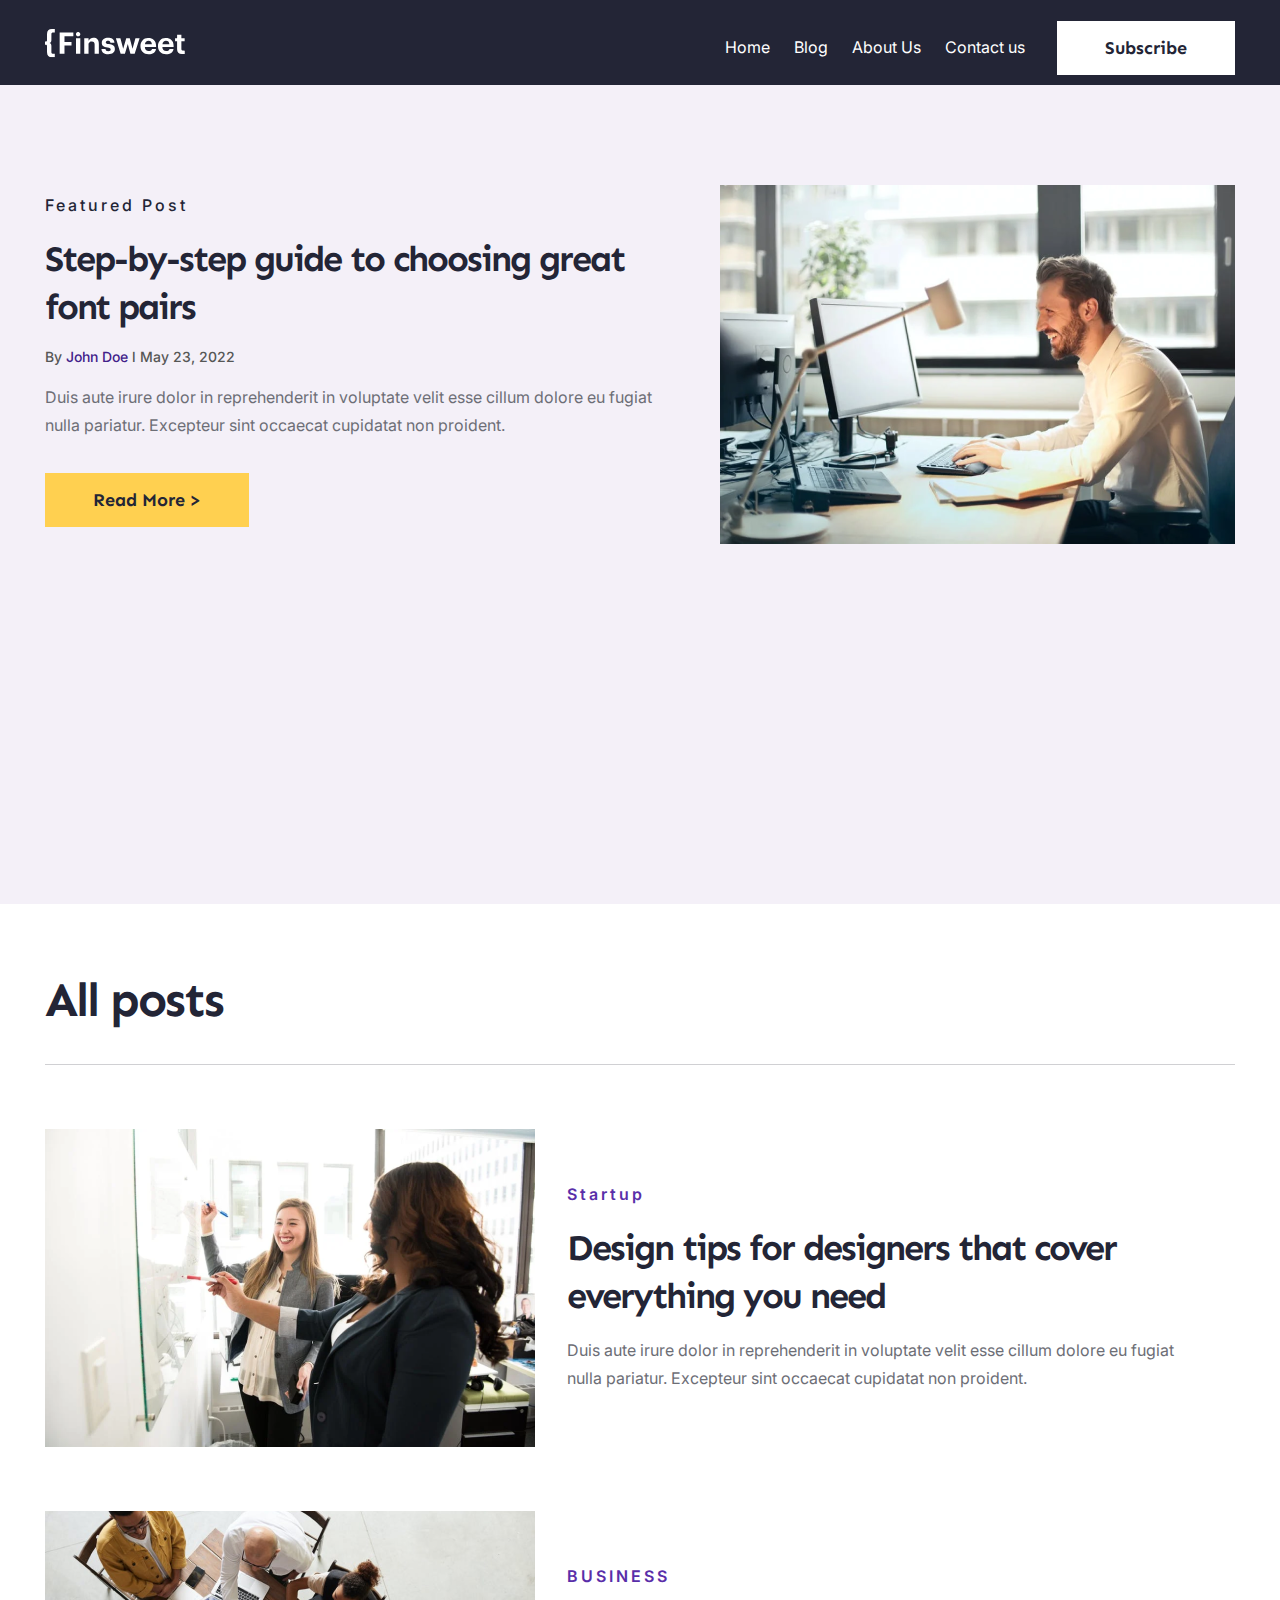
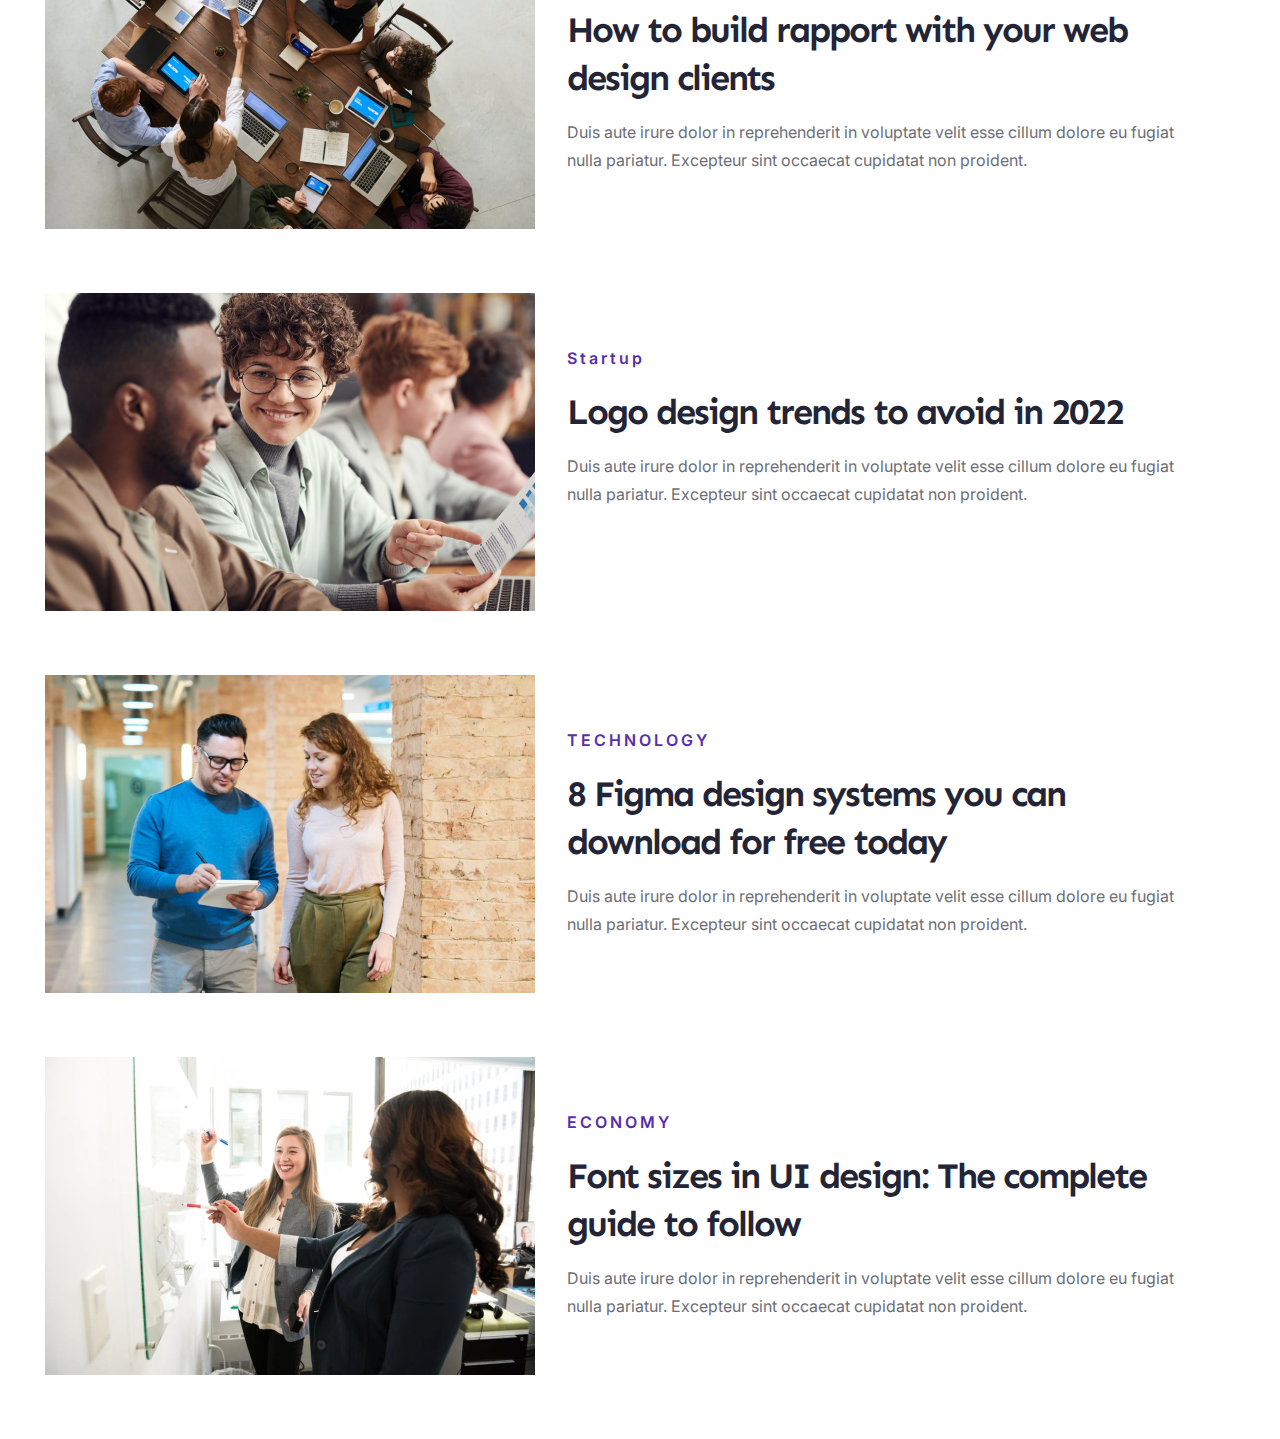
==== blog.html @ ea4bb923 "Добавления еще одного html документа с называнием blog также добавления стилей к этой html странице " ====
<!DOCTYPE html>
<html lang="en">
<head>
    <meta charset="UTF-8">
    <meta name="viewport" content="width=device-width, initial-scale=1.0">
    <link rel="stylesheet" href="blog.css">
    <link rel="preconnect" href="https://fonts.googleapis.com">
    <link rel="preconnect" href="https://fonts.gstatic.com" crossorigin>
    <link href="https://fonts.googleapis.com/css2?family=Inter:wght@100..900&display=swap" rel="stylesheet">
    <link rel="preconnect" href="https://fonts.googleapis.com">
    <link rel="preconnect" href="https://fonts.gstatic.com" crossorigin>
    <link href="https://fonts.googleapis.com/css2?family=Sen:wght@400..800&display=swap" rel="stylesheet">
    <title>Blog</title>
</head>
<body>
    <header class="header">
        <div class="container">
            <nav class="nav">
                <img src="icons/Logo (1).svg" alt="Logo" class="logo">
                <div class="menu_wrap">
                    <ul class="menu">
                        <li class="menu_items"><a href="/index.html" class="menu_link">Home</a></li>
                        <li class="menu_items"><a href="#" class="menu_link">Blog</a></li>
                        <li class="menu_items"><a href="#" class="menu_link">About Us</a></li>
                        <li class="menu_items"><a href="#" class="menu_link">Contact us</a></li>
                    </ul>
                    <div class="header_btn">
                        <a href="#" class="header_btn_link">Subscribe</a>
                    </div>
                </div>
            </nav>
        </div>
    </header>
    <main class="main">
        <Section class="Section1">
            <div class="container">
                <div class="Section1_wrap">
                    <div class="Section1_content">
                        <p class="Section1_top-text">Featured Post</p>
                        <h2 class="Section1_title">Step-by-step guide to choosing great font pairs</h2>
                        <p class="Section1_data-text">By <span class="Section1_data-text-color">John Doe</span>   l   May 23, 2022 </p>
                        <p class="Section1_paragraph">Duis aute irure dolor in reprehenderit in voluptate velit esse 
                            cillum dolore eu fugiat nulla pariatur. Excepteur sint occaecat cupidatat non proident.</p>
                        <div class="Section1_btn">
                            <a href="#" class="Section1_btn_link">Read More ></a>
                        </div>
                    </div>
                    <img src="img/Section1_img.png" alt="human" class="Section1_img">
                </div>
            </div>
        </Section>
        <Section class="Section2">
            <div class="container">
                <div class="Section2_wrap">
                    <div class="Section2_title_container">
                        <h3 class="Section2_title">All posts</h3>
                        <div class="Section2_strip"></div>
                    </div>
                    <div class="Section2_Cards">
                        <div class="Section2_card">
                            <img src="img/blog_section2_img1.png" alt="Girl" class="Section2_Card_img">
                            <div class="Section2_Card_content">
                                <p class="Section2_Card_top-text">Startup</p>
                                <h3 class="Section2_Card_title">Design tips for designers that cover everything you need</h3>
                                <p class="Section2_Card_subtitle">Duis aute irure dolor in reprehenderit in voluptate velit esse 
                                    cillum dolore eu fugiat nulla pariatur. Excepteur sint occaecat cupidatat non proident.</p>
                            </div>
                        </div>
                        <div class="Section2_card">
                            <img src="img/blog_section2Card_img2.png" alt="Colleagues" class="Section2_Card_img">
                            <div class="Section2_Card_content">
                                <p class="Section2_Card_top-text">BUSINESS</p>
                                <h3 class="Section2_Card_title">How to build rapport with your web design clients</h3>
                                <p class="Section2_Card_subtitle">Duis aute irure dolor in reprehenderit in voluptate velit 
                                    esse cillum dolore eu fugiat nulla pariatur. Excepteur sint occaecat cupidatat non proident.</p>
                            </div>
                        </div>
                        <div class="Section2_card">
                            <img src="img/blog_Section2_img3.png" alt="Humans" class="Section2_Card_img">
                            <div class="Section2_Card_content">
                                <p class="Section2_Card_top-text">Startup</p>
                                <h3 class="Section2_Card_title">Logo design trends to avoid in 2022</h3>
                                <p class="Section2_Card_subtitle">Duis aute irure dolor in reprehenderit in voluptate velit esse 
                                    cillum dolore eu fugiat nulla pariatur. Excepteur sint occaecat cupidatat non proident.</p>
                            </div>
                        </div>
                        <div class="Section2_card">
                            <img src="img/blog_Section2_img4.png" alt="Colleagues" class="Section2_Card_img">
                            <div class="Section2_Card_content">
                                <p class="Section2_Card_top-text">TECHNOLOGY</p>
                                <h3 class="Section2_Card_title">8 Figma design systems you can download for free today</h3>
                                <p class="Section2_Card_subtitle">Duis aute irure dolor in reprehenderit in voluptate velit esse 
                                    cillum dolore eu fugiat nulla pariatur. Excepteur sint occaecat cupidatat non proident.</p>
                            </div>
                        </div>
                        <div class="Section2_card">
                            <img src="img/blog_section2_img1.png" alt="Girl" class="Section2_Card_img">
                            <div class="Section2_Card_content">
                                <p class="Section2_Card_top-text">ECONOMY</p>
                                <h3 class="Section2_Card_title">Font sizes in UI design: The complete guide to follow</h3>
                                <p class="Section2_Card_subtitle">Duis aute irure dolor in reprehenderit in voluptate velit esse 
                                    cillum dolore eu fugiat nulla pariatur. Excepteur sint occaecat cupidatat non proident.</p>
                            </div>
                        </div>
                    </div>
                </div>
            </div>
        </Section>
    </main>
</body>
</html>
---- blog.css ----
*,
*::before,
*::after{
    margin: 0;
    padding: 0;
    box-sizing: border-box;
}

h1, h2, h3, h4, h5, h6{
    margin: 0;
    padding: 0;
}

body{
    color: #232536;
    font-size: 28px;
    font-weight: 700;
    font-family: Inter;
}

.header{
    height: 85px;
    background-color: #232536;
}

.container{
    max-width: 93%;
    margin: 0 auto;
    width: 100%;
}


.nav{
    display: flex;
    justify-content: space-between;
    align-items: center;
    padding: 26px 0 0 0;
}

.menu_wrap{
    display: flex;
    align-items: center;
}

.menu{
    display: flex;
    gap: 24px;
    margin: 0 32px 0 0;
    align-items: center;
}


.menu_items{
    list-style: none;
}

.menu_link{
    font-family: Inter;
    font-size: 16px;
    font-weight: 400;
    line-height: 28px;
    color: #ffffff;
    text-decoration: none;
}

.header_btn_link{
    font-family: Sen;
    font-weight: 700;
    font-size: 18px;
    line-height: 24px;
    color: #232536;
    padding: 16px 48px;
    background-color: #ffffff;
    text-decoration: none;
}


/*---------------Section1------------*/

.Section1{
    min-height: calc(100vh - 81px);
    background-color: #F4F0F8;
}


.Section1_wrap{
    padding: 100px 0 0 0;
    display: flex;
    justify-content: space-between;
}

.Section1_content{
    padding: 10px 0 0 0;
}



.Section1_top-text{
    font-family: Inter;
    font-weight: 500;
    font-size: 16px;
    line-height: 20px;
    letter-spacing: 3px;
    color: #232536;
    padding: 0 0 20px 0;
}

.Section1_title{
    font-family: Sen;
    font-weight: 700;
    font-size: 36px;
    line-height: 48px;
    letter-spacing: -2px;
    color: #232536;
    padding: 0 0 16px 0;
    max-width: 624px;
}

.Section1_data-text{
    font-family: Inter;
    font-weight: 500;
    font-size: 14px;
    line-height: 20px;
    color: #565756;
    padding: 0 0 16px 0;
}

.Section1_data-text-color{
    color: #42218a;
}

.Section1_paragraph{
    font-family: Inter;
    font-weight: 400;
    font-size: 16px;
    line-height: 28px;
    color: #6D6E76;
    padding: 0 0 32px 0;
    max-width: 624px;
}

.Section1_btn_link{
    font-family: Sen;
    font-weight: 700;
    font-size: 18px;
    line-height: 24px;
    color: #232536;
    padding: 16px 48px;
    background-color: #FFD050;
    text-decoration: none;
}

.Section1_btn{
    padding: 8px 0 0 0;
}




/*---------------Section2--------------------*/

.Section2{
    padding: 64px 0 0 0;
}




.Section2_title{
    font-family: Sen;
    font-weight: 700;
    font-size: 48px;
    line-height: 64px;
    letter-spacing: -2px;
    color: #232536;
    padding: 0 0 32px 0;
}

.Section2_strip{
    height: 1px;
    width: 100%;
    background-color: #6D6E76;
    opacity: 32%;
}

.Section2_title_container{
    padding: 0 0 64px 0;
}

.Section2_Cards{
    max-width: 1147px;
}

.Section2_card{
    display: flex;
    gap: 32px;
    padding: 0 0 64px 0;

}

.Section2_Card_content{
    padding: 55px 0 0 0;
}


.Section2_Card_top-text{
    font-family: Inter;
    font-weight: 600;
    font-size: 16px;
    line-height: 20px;
    letter-spacing: 3px;
    color: #592EA9;
    padding: 0 0 20px 0;
}

.Section2_Card_title{
    font-family: Sen;
    font-weight: 700;
    font-size: 36px;
    line-height: 48px;
    letter-spacing: -2px;
    color: #232536;
    padding: 0 0 16px 0;
    max-width: 602.89px;
}


.Section2_Card_subtitle{
    font-family: Inter;
    font-weight: 400;
    font-size: 16px;
    line-height: 28px;
    color: #6D6E76;
    max-width: 624px;
}
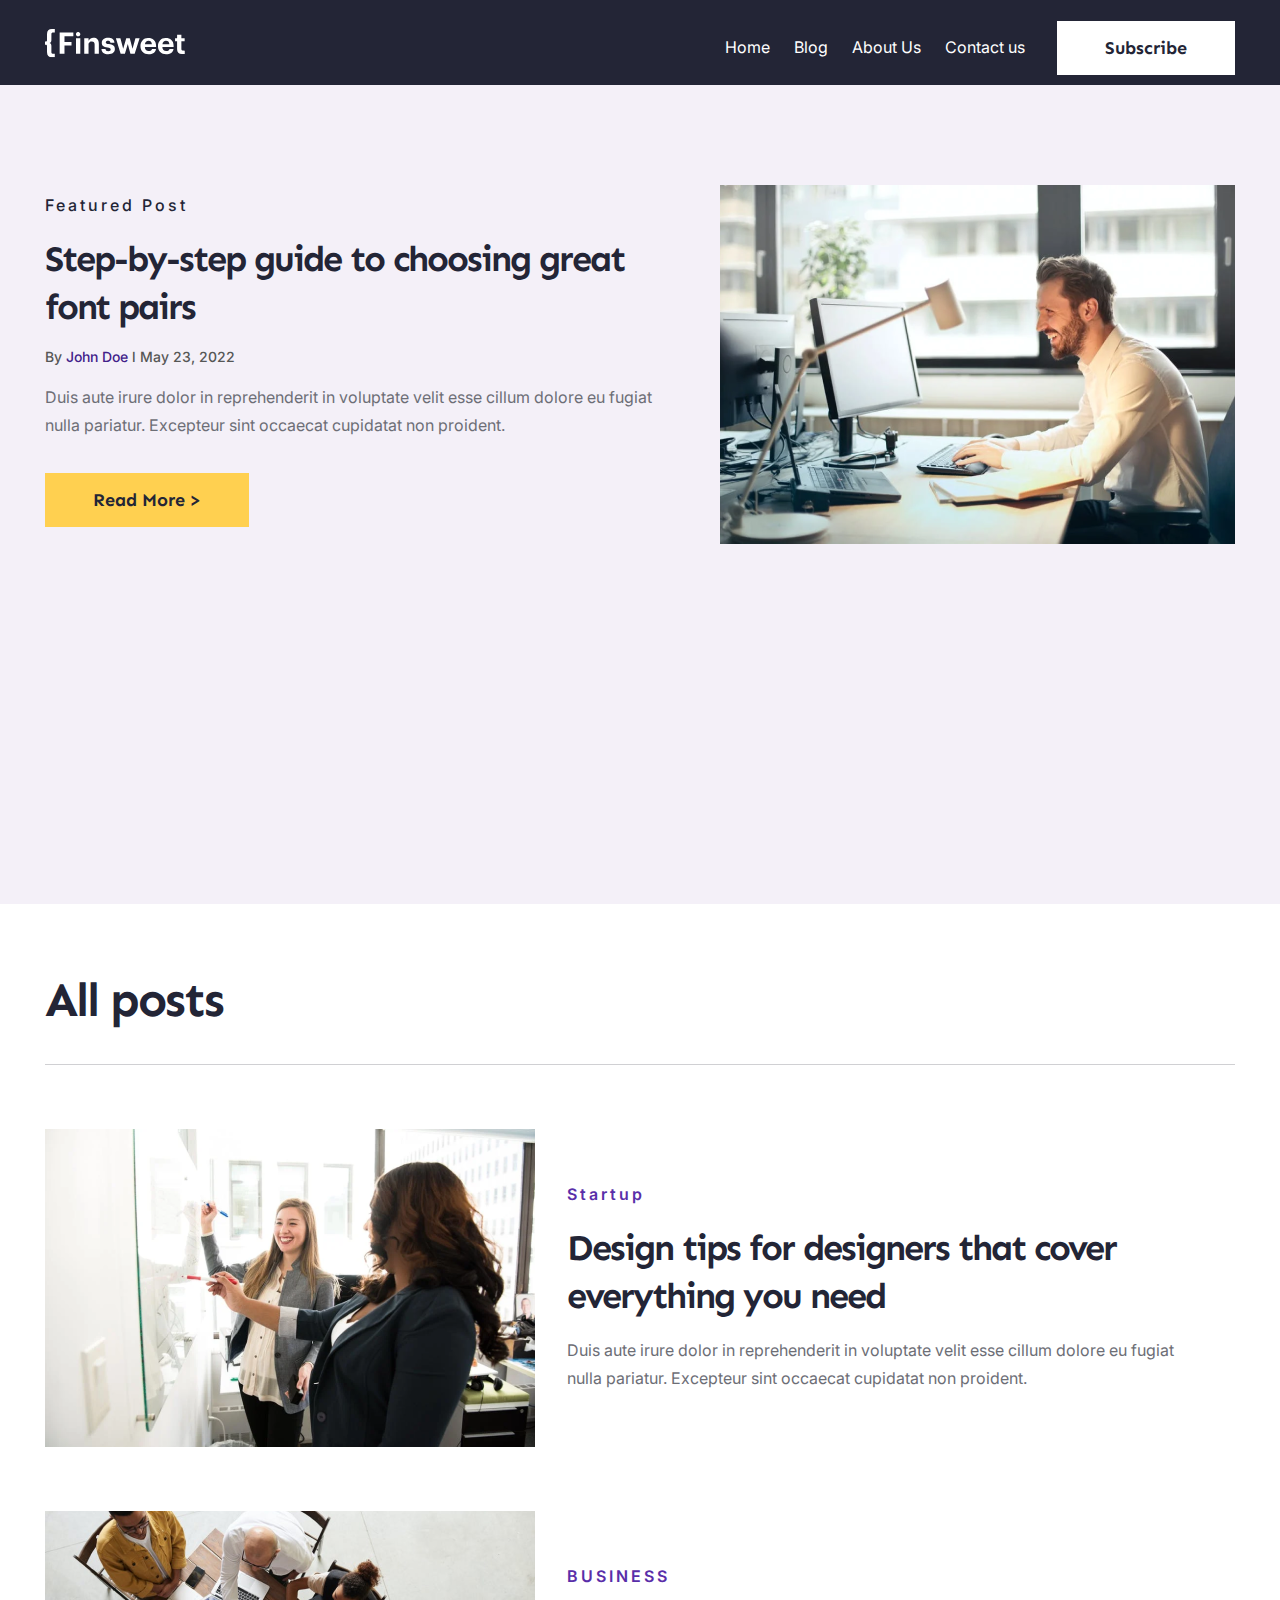
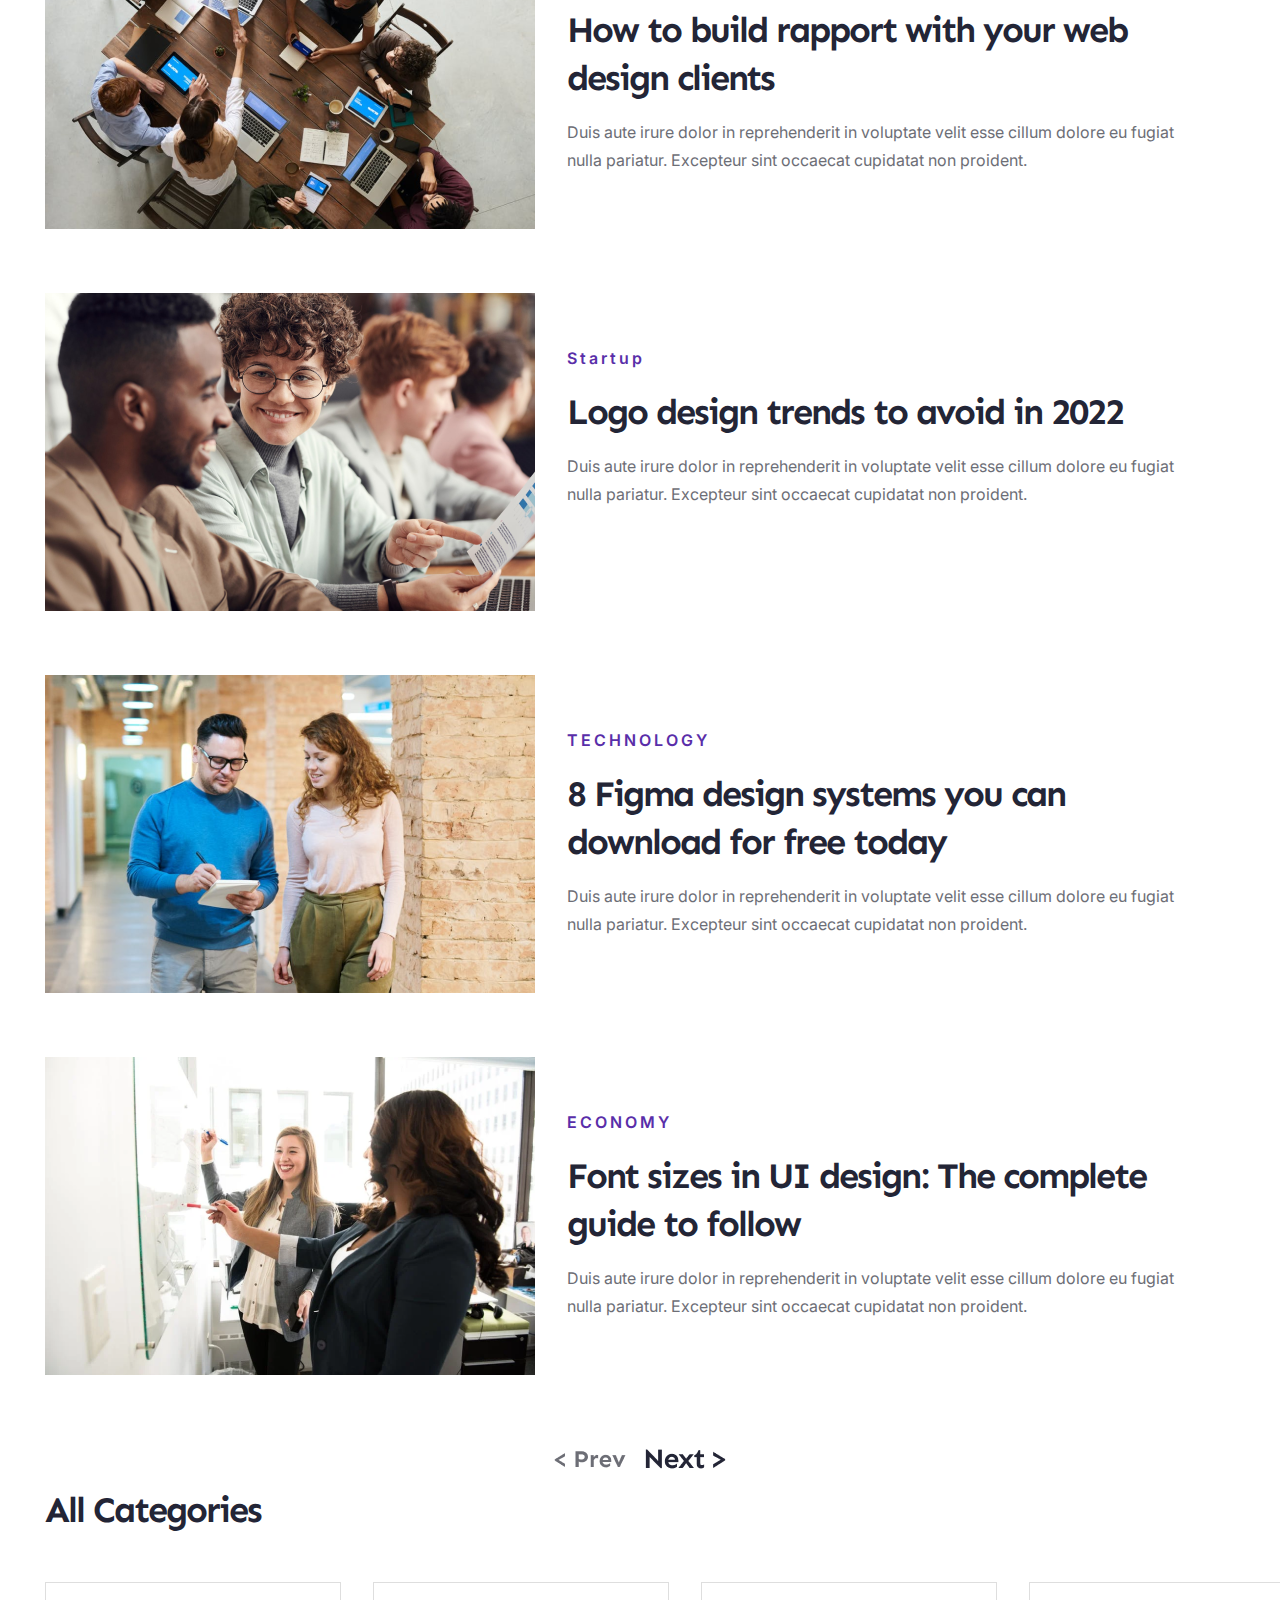
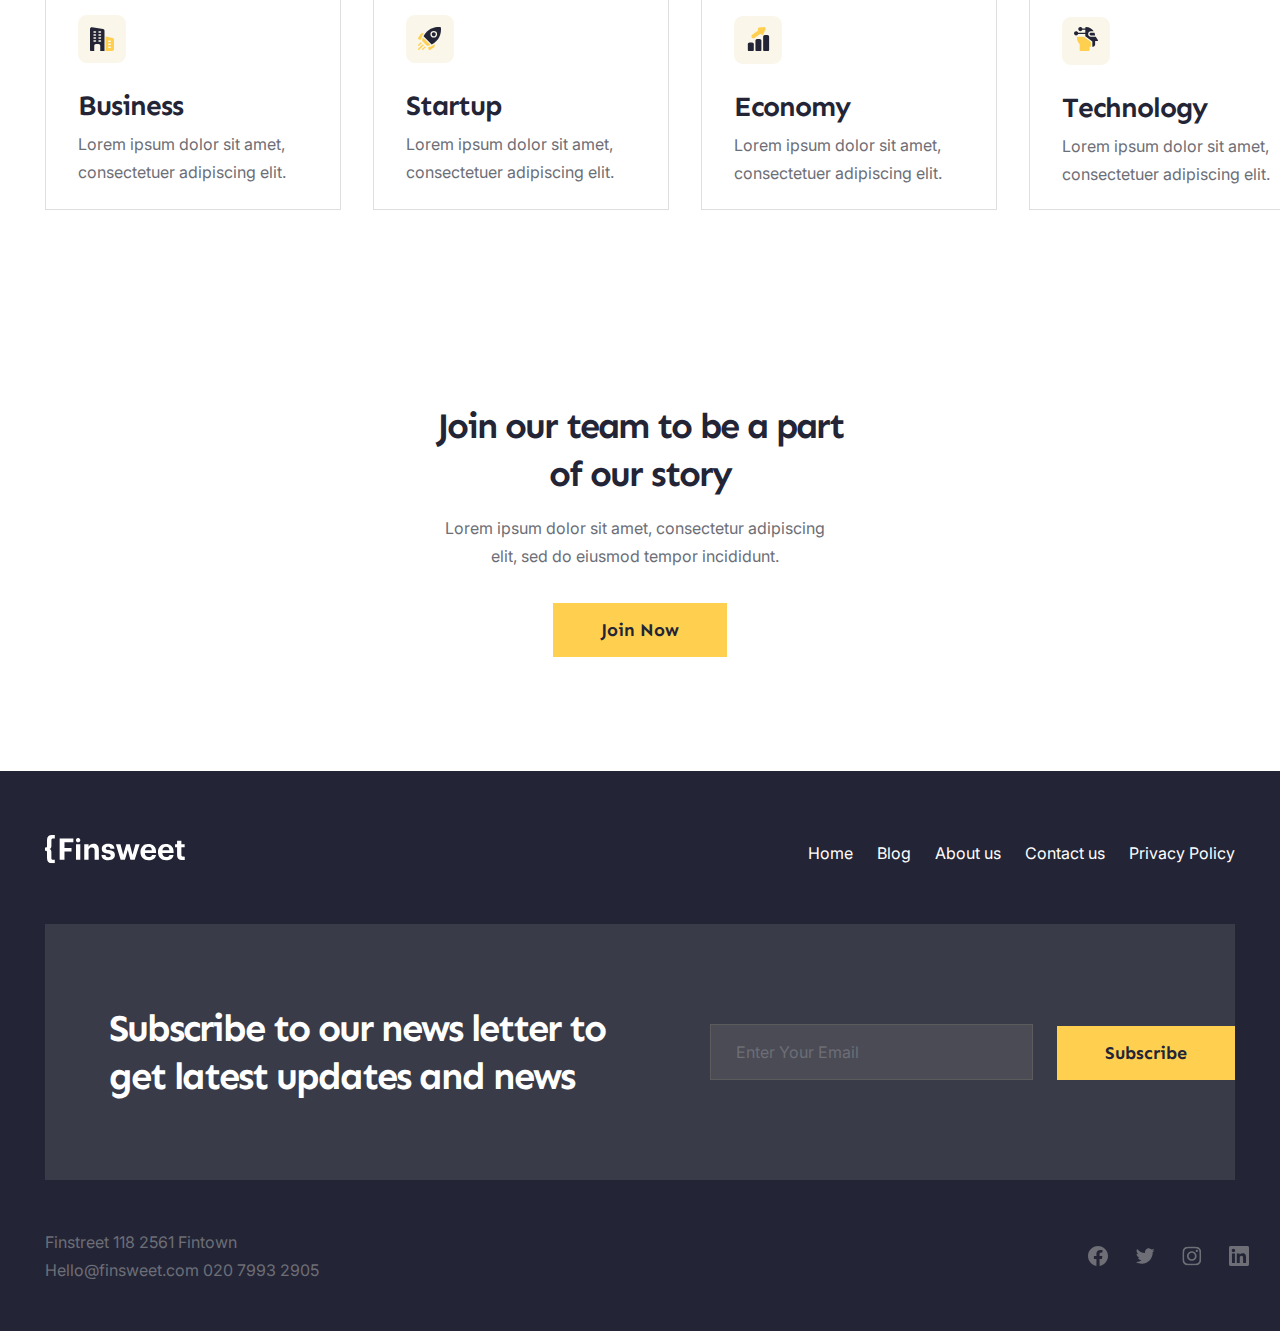
==== commit f3aa0f08: "завершение второй страницы blog" ====
--- a/blog.html
+++ b/blog.html
@@ -103,9 +103,116 @@
                             </div>
                         </div>
                     </div>
-                </div>
-            </div>
-        </Section>
+                    <div class="Section2_btn-back_next">
+                        <a href="#" class="Section2_Prev_link"><img src="img/prev.png" alt="prev" class="Section2_Prev_img"></a>
+                        <a href="#" class="Section2_next_link"><img src="img/next.png" alt="next" class="Section2_next_img"></a>
+                    </div>
+                </div>
+            </div>
+        </Section>
+        <Section class="Section3">
+            <div class="container">
+                <div class="Section3_wrap">
+                    <div class="Section3_title_container">
+                        <h3 class="Section3_title">All Categories</h3>
+                    </div>
+                    <div class="Section3_cards">
+                        <div class="Section3_card1">
+                            <div class="Section3_card1_wrap">
+                                <img src="icons/Section4_icon1.svg" alt="Icon" class="Section3_card1_icon">
+                                <h3 class="Section3_card1_title">Business</h3>
+                                <p class="Section3_card1_subtitle">Lorem ipsum dolor sit amet, consectetuer adipiscing
+                                    elit.</p>
+                            </div>
+                        </div>
+                        <div class="Section3_card2">
+                            <div class="Section3_card1_wrap">
+                                <img src="icons/Section4_icon2.svg" alt="Icon" class="Section3_card1_icon">
+                                <h3 class="Section3_card1_title">Startup</h3>
+                                <p class="Section3_card1_subtitle">Lorem ipsum dolor sit amet, consectetuer adipiscing
+                                    elit.</p>
+                            </div>
+                        </div>
+                        <div class="Section3_card3">
+                            <div class="Section3_card1_wrap">
+                                <img src="icons/Section4_icon3.svg" alt="Icon" class="Section3_card1_icon">
+                                <h3 class="Section3_card1_title">Economy</h3>
+                                <p class="Section3_card1_subtitle">Lorem ipsum dolor sit amet, consectetuer adipiscing
+                                    elit.</p>
+                            </div>
+                        </div>
+                        <div class="Section3_card4">
+                            <div class="Section3_card1_wrap">
+                                <img src="icons/Section4_icon4.svg" alt="Icon" class="Section3_card1_icon">
+                                <h3 class="Section3_card1_title">Technology</h3>
+                                <p class="Section3_card1_subtitle">Lorem ipsum dolor sit amet, consectetuer adipiscing
+                                    elit.</p>
+                            </div>
+                        </div>
+                    </div>
+                </div>
+            </div>
+        </Section>
+        <Section class="Section4">
+            <div class="container">
+                <div class="Section4_wrap">
+                    <div class="Section4_content">
+                        <p class="Section4_title">Join our team to be a part of our story</p>
+                        <p class="Section4_subtitle">Lorem ipsum dolor sit amet, consectetur adipiscing elit, sed do eiusmod tempor incididunt.</p>
+                        <div class="Section4_btn">
+                            <a href="#" class="Section4_btn_link">Join Now</a>
+                        </div>
+                    </div>
+                </div>
+            </div>
+        </Section>
+        <footer class="footer">
+            <div class="container">
+                <div class="footer_wrap">
+                    <div class="footer_header">
+                        <div class="footer_nav">
+                            <img src="icons/Logo (1).svg" alt="Logo" class="footer_header_logo">
+                            <div class="footer_nav_menu">
+                                <ul class="footer_menu">
+                                    <li class="footer_menu_items"><a href="#" class="footer_menu_link">Home</a></li>
+                                    <li class="footer_menu_items"><a href="#" class="footer_menu_link">Blog</a></li>
+                                    <li class="footer_menu_items"><a href="#" class="footer_menu_link">About us</a></li>
+                                    <li class="footer_menu_items"><a href="#" class="footer_menu_link">Contact us</a></li>
+                                    <li class="footer_menu_items"><a href="#" class="footer_menu_link">Privacy Policy</a></li>
+                                </ul>
+                            </div>
+                        </div>
+                    </div>
+                    <div class="footer_main">
+                        <div class="footer_main_wrap">
+                            <div class="footer_main_contents">
+                                <p class="footer_main_paragraph">Subscribe to our news letter to get latest updates and news</p>
+                                <div class="footer_main_content">
+                                    <input type="text" name="mail" value="Enter Your Email" class="footer_textbox">
+                                    <div class="footer_main_btn">
+                                        <a href="#" class="footer_main_btn_link">Subscribe</a>
+                                    </div>
+                                </div>
+                            </div>
+                        </div>
+                    </div>
+                    <div class="footer_footer">
+                        <div class="footer_footer_wrap">
+                            <div class="footer_footer_content1">
+                                <p class="footer_footer_text1">Finstreet 118 2561 Fintown</p>
+                                <p class="footer_footer_text2">Hello@finsweet.com  020 7993 2905</p>
+                            </div>
+                            <div class="footer_footer_content2">
+                                <img src="icons/facebock_gray.svg" alt="facebook" class="footer_footer_icons">
+                                <img src="icons/twitter_gray.svg" alt="twitter" class="footer_footer_icons">
+                                <img src="icons/instagram_gray.svg" alt="instagram" class="footer_footer_icons">
+                                <img src="icons/in_gray.svg" alt="In" class="footer_footer_icons">
+                            </div>
+                        </div>
+                    </div>
+                </div>
+            </div>
+        </footer>
     </main>
 </body>
 </html>--- a/blog.css
+++ b/blog.css
@@ -232,4 +232,276 @@
     line-height: 28px;
     color: #6D6E76;
     max-width: 624px;
+}
+
+.Section2_btn-back_next{
+    display: flex;
+    gap: 17px;
+    align-items: center;
+    justify-content: center;
+}
+
+
+
+
+
+/*---------------section3----------------*/
+
+.Section3{
+    padding: 0 0 64px 0;
+}
+
+.Section3_title_container{
+    padding: 0 0 48px 0;
+}
+
+.Section3_title{
+    font-family: Sen;
+    font-weight: 700;
+    font-size: 36px;
+    line-height: 48px;
+    letter-spacing: -2px;
+    color: #232536;
+}
+
+.Section3_cards{
+    display: grid;
+    gap: 32px;
+}
+.Section3_cards > div{
+    min-width: 296px;
+    min-height: 228px;
+    border: 1px solid #dedede;
+    background-color: #ffffff;
+    transition: .3s;
+}
+
+.Section3_cards > div:hover{
+    background-color: #FFD050;
+    border: none;
+}
+
+.Section3_card1{
+    grid-column: 1 / 2;
+}
+
+.Section3_card2{
+    grid-column: 2 / 3;
+}
+
+.Section3_card3{
+    grid-column: 3 / 4;
+}
+
+
+.Section3_card4{
+    grid-column: 4 / 5;
+}
+
+.Section3_card1_wrap{
+    padding: 32px 0 0 32px;
+}
+
+
+.Section3_card1_title{
+    font-family: Sen;
+    font-weight: 700;
+    font-size: 28px;
+    line-height: 40px;
+    letter-spacing: -1px;
+    color: #232536;
+    padding: 16px 0 4px 0;
+}
+
+.Section3_card1_subtitle{
+    max-width: 232px;
+    font-family: Inter;
+    font-weight: 400;
+    font-size: 16px;
+    line-height: 28px;
+    color: #6D6E76;
+} 
+
+
+
+/*--------------Section4-------------*/
+
+.Section4{
+    padding: 128px 0 0 0;
+}
+
+.Section4_wrap{
+    text-align: center;
+}
+
+.Section4_content{
+    margin: 0 auto;
+    max-width: 414px;
+}
+
+.Section4_title{
+    font-family: Sen;
+    font-weight: 700;
+    font-size: 36px;
+    line-height: 48px;
+    letter-spacing: -2px;
+    color: #232536;
+    padding: 0 0 16px 0;
+    max-width: 414px;
+}
+
+.Section4_subtitle{
+    font-family: Inter;
+    font-weight: 400;
+    font-size: 16px;
+    line-height: 28px;
+    color: #6D6E76;
+    padding: 0 0 32px 0;
+    max-width: 405px;
+}
+
+.Section4_btn_link{
+    font-family: Sen;
+    font-weight: 700;
+    font-size: 18px;
+    line-height: 24px;
+    color: #232536;
+    padding: 16px 48px;
+    background-color: #FFD050;
+    text-decoration: none;
+    border: none;
+}
+
+.Section4_btn{
+    padding: 7px 0 0 0;
+}
+
+
+/*---------------footer---------------*/
+
+
+.footer{
+    margin: 128px 0 0 0;
+    height: 560px;
+    background-color: #232536;
+}
+
+
+/*footer_header*/
+
+.footer_nav{
+    padding: 61px 0 0 0;
+    display: flex;
+    justify-content: space-between;
+    align-items: center;
+}
+.footer_menu{
+    display: flex;
+    align-items: center;
+    gap: 24px;
+}
+
+.footer_menu_items{
+    list-style: none;
+}
+
+.footer_menu_link{
+    font-family: Inter;
+    font-weight: 400;
+    font-size: 16px;
+    line-height: 28px;
+    text-decoration: none;
+    color: #FFFFFF;
+}
+/*------------footer_main----------*/
+
+.footer_main_wrap{
+    margin: 57px 0 0 0;
+    height: 256px;
+    background-color: #7d7d7d42;
+}
+
+
+.footer_main_contents{
+    display: flex;
+    gap: 65px;
+    padding: 80px 0 0 64px;
+}
+
+.footer_main_paragraph{
+    font-family: Sen;
+    font-weight: 700;
+    font-size: 38px;
+    line-height: 48px;
+    letter-spacing: -2px;
+    color: #FFFFFF;
+    max-width: 562px;
+}
+
+.footer_main_content{
+    display: flex;
+    align-items: center;
+    gap: 24px;
+}
+
+.footer_textbox{
+    width: 323px;
+    height: 56px;
+    background-color: #7d7d7d42;
+    border: 1px solid #5c5c5c;
+    font-family: Inter;
+    font-weight: 400;
+    font-size: 16px;
+    line-height: 28px;
+    color: #6D6E76;
+    padding: 0 0 0 25px;
+}
+
+
+.footer_main_btn_link{
+    text-decoration: none;
+    font-family: Sen;
+    font-weight: 700;
+    font-size: 18px;
+    line-height: 24px;
+    color: #232536;
+    padding: 16px 48px;
+    background-color: #FFD050;
+}
+
+.footer_main_btn{
+    padding-bottom: 7px;
+}
+
+.footer_footer_wrap{
+    display: flex;
+    justify-content: space-between;
+    padding: 48px 0 0 0;
+}
+
+.footer_footer_text1{
+    font-family: Inter;
+    font-weight: 400;
+    font-size: 16px;
+    line-height: 28px;
+    color: #6D6E76;
+}
+.footer_footer_text2{
+    font-family: Inter;
+    font-weight: 400;
+    font-size: 16px;
+    line-height: 28px;
+    color: #6D6E76;
+}
+
+.footer_footer_icons{
+    max-width: 20px;
+    max-width: 20px;
+    width: 100%;
+    height: 100%;
+}
+
+.footer_footer_content2{
+    display: flex;
+    gap: 27px;
 }